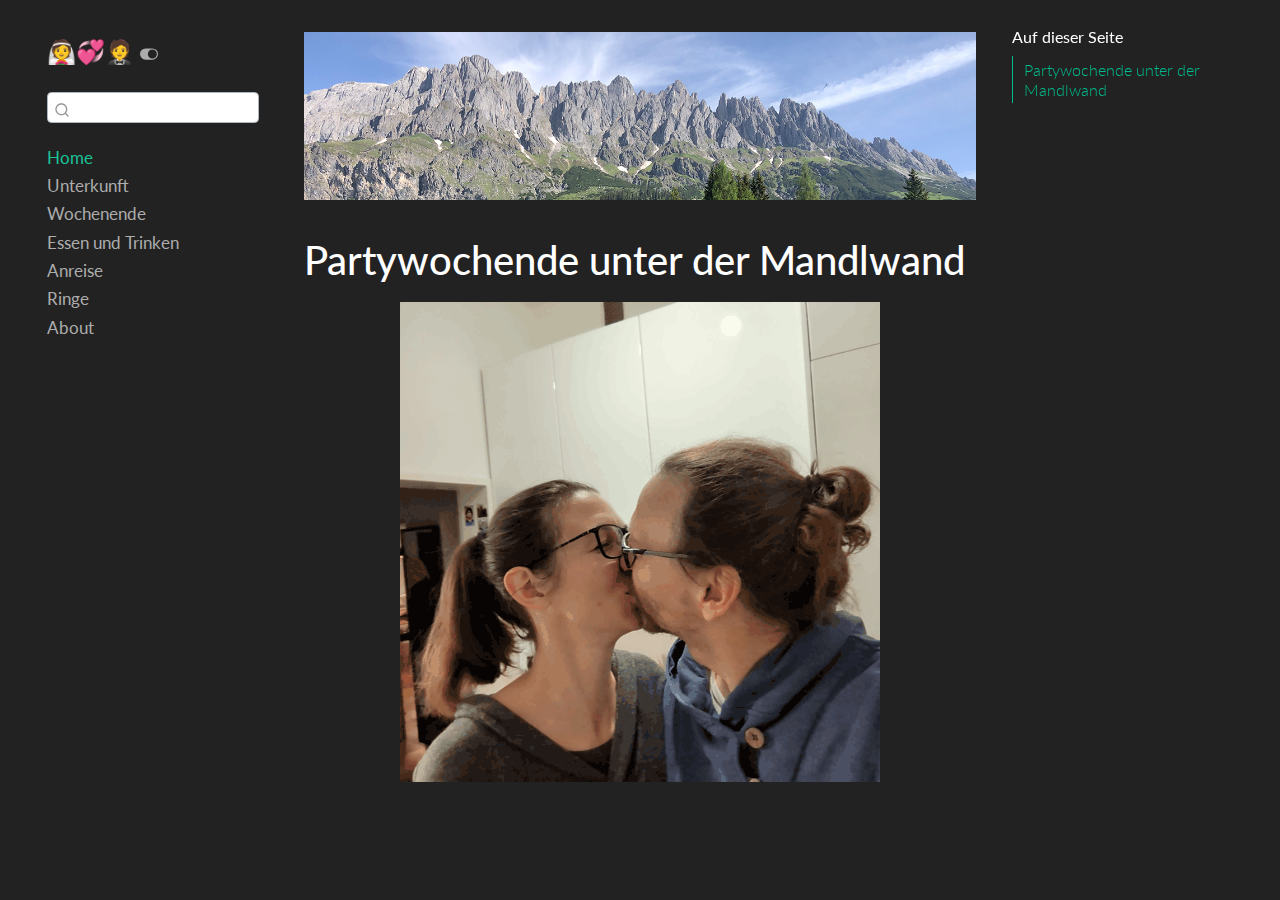
==== docs/index.html @ 453811ad "First Commit of webpage" ====
<!DOCTYPE html>
<html xmlns="http://www.w3.org/1999/xhtml" lang="de" xml:lang="de"><head>

<meta charset="utf-8">
<meta name="generator" content="quarto-1.2.313">

<meta name="viewport" content="width=device-width, initial-scale=1.0, user-scalable=yes">


<title>👰💞🤵</title>
<style>
code{white-space: pre-wrap;}
span.smallcaps{font-variant: small-caps;}
div.columns{display: flex; gap: min(4vw, 1.5em);}
div.column{flex: auto; overflow-x: auto;}
div.hanging-indent{margin-left: 1.5em; text-indent: -1.5em;}
ul.task-list{list-style: none;}
ul.task-list li input[type="checkbox"] {
  width: 0.8em;
  margin: 0 0.8em 0.2em -1.6em;
  vertical-align: middle;
}
</style>


<script src="site_libs/quarto-nav/quarto-nav.js"></script>
<script src="site_libs/quarto-nav/headroom.min.js"></script>
<script src="site_libs/clipboard/clipboard.min.js"></script>
<script src="site_libs/quarto-search/autocomplete.umd.js"></script>
<script src="site_libs/quarto-search/fuse.min.js"></script>
<script src="site_libs/quarto-search/quarto-search.js"></script>
<meta name="quarto:offset" content="./">
<script src="site_libs/quarto-html/quarto.js"></script>
<script src="site_libs/quarto-html/popper.min.js"></script>
<script src="site_libs/quarto-html/tippy.umd.min.js"></script>
<script src="site_libs/quarto-html/anchor.min.js"></script>
<link href="site_libs/quarto-html/tippy.css" rel="stylesheet">
<link href="site_libs/quarto-html/quarto-syntax-highlighting.css" rel="stylesheet" class="quarto-color-scheme" id="quarto-text-highlighting-styles">
<link href="site_libs/quarto-html/quarto-syntax-highlighting-dark.css" rel="stylesheet" class="quarto-color-scheme quarto-color-alternate" id="quarto-text-highlighting-styles">
<script src="site_libs/bootstrap/bootstrap.min.js"></script>
<link href="site_libs/bootstrap/bootstrap-icons.css" rel="stylesheet">
<link href="site_libs/bootstrap/bootstrap.min.css" rel="stylesheet" class="quarto-color-scheme" id="quarto-bootstrap" data-mode="light">
<link href="site_libs/bootstrap/bootstrap-dark.min.css" rel="stylesheet" class="quarto-color-scheme quarto-color-alternate" id="quarto-bootstrap" data-mode="dark">
<script id="quarto-search-options" type="application/json">{
  "location": "sidebar",
  "copy-button": false,
  "collapse-after": 3,
  "panel-placement": "start",
  "type": "textbox",
  "limit": 20,
  "language": {
    "search-no-results-text": "Keine Treffer",
    "search-matching-documents-text": "Treffer",
    "search-copy-link-title": "Link in die Suche kopieren",
    "search-hide-matches-text": "Zusätzliche Treffer verbergen",
    "search-more-match-text": "weitere Treffer in diesem Dokument",
    "search-more-matches-text": "weitere Treffer in diesem Dokument",
    "search-clear-button-title": "Zurücksetzen",
    "search-detached-cancel-button-title": "Abbrechen",
    "search-submit-button-title": "Abschicken"
  }
}</script>


</head>

<body class="nav-sidebar floating">

<div id="quarto-search-results"></div>
  <header id="quarto-header" class="headroom fixed-top">
  <nav class="quarto-secondary-nav" data-bs-toggle="collapse" data-bs-target="#quarto-sidebar" aria-controls="quarto-sidebar" aria-expanded="false" aria-label="Toggle sidebar navigation" onclick="if (window.quartoToggleHeadroom) { window.quartoToggleHeadroom(); }">
    <div class="container-fluid d-flex justify-content-between">
      <h1 class="quarto-secondary-nav-title">👰💞🤵</h1>
      <button type="button" class="quarto-btn-toggle btn" aria-label="Show secondary navigation">
        <i class="bi bi-chevron-right"></i>
      </button>
    </div>
  </nav>
</header>
<!-- content -->
<div id="quarto-content" class="quarto-container page-columns page-rows-contents page-layout-article">
<!-- sidebar -->
  <nav id="quarto-sidebar" class="sidebar collapse sidebar-navigation floating overflow-auto">
    <div class="pt-lg-2 mt-2 text-left sidebar-header">
    <div class="sidebar-title mb-0 py-0">
      <a href="./">👰💞🤵</a> 
        <div class="sidebar-tools-main">
  <a href="" class="quarto-color-scheme-toggle sidebar-tool" onclick="window.quartoToggleColorScheme(); return false;" title="Toggle dark mode"><i class="bi"></i></a>
</div>
    </div>
      </div>
      <div class="mt-2 flex-shrink-0 align-items-center">
        <div class="sidebar-search">
        <div id="quarto-search" class="" title="Search"></div>
        </div>
      </div>
    <div class="sidebar-menu-container"> 
    <ul class="list-unstyled mt-1">
        <li class="sidebar-item">
  <div class="sidebar-item-container"> 
  <a href="./index.html" class="sidebar-item-text sidebar-link active">Home</a>
  </div>
</li>
        <li class="sidebar-item">
  <div class="sidebar-item-container"> 
  <a href="./location.html" class="sidebar-item-text sidebar-link">Unterkunft</a>
  </div>
</li>
        <li class="sidebar-item">
  <div class="sidebar-item-container"> 
  <a href="./weekend.html" class="sidebar-item-text sidebar-link">Wochenende</a>
  </div>
</li>
        <li class="sidebar-item">
  <div class="sidebar-item-container"> 
  <a href="./eat_and_drink.html" class="sidebar-item-text sidebar-link">Essen und Trinken</a>
  </div>
</li>
        <li class="sidebar-item">
  <div class="sidebar-item-container"> 
  <a href="./anreise.html" class="sidebar-item-text sidebar-link">Anreise</a>
  </div>
</li>
        <li class="sidebar-item">
  <div class="sidebar-item-container"> 
  <a href="./the_ring.html" class="sidebar-item-text sidebar-link">Ringe</a>
  </div>
</li>
        <li class="sidebar-item">
  <div class="sidebar-item-container"> 
  <a href="./about.html" class="sidebar-item-text sidebar-link">About</a>
  </div>
</li>
    </ul>
    </div>
</nav>
<!-- margin-sidebar -->
    <div id="quarto-margin-sidebar" class="sidebar margin-sidebar">
        <nav id="TOC" role="doc-toc" class="toc-active">
    <h2 id="toc-title">Auf dieser Seite</h2>
   
  <ul>
  <li><a href="#partywochende-unter-der-mandlwand" id="toc-partywochende-unter-der-mandlwand" class="nav-link active" data-scroll-target="#partywochende-unter-der-mandlwand">Partywochende unter der Mandlwand</a></li>
  </ul>
</nav>
    </div>
<!-- main -->
<main class="content" id="quarto-document-content"><p><img src=".\img/MandlwandTest.jpg" class="img-fluid"></p>



<section id="partywochende-unter-der-mandlwand" class="level1">
<h1>Partywochende unter der Mandlwand</h1>
<div class="quarto-figure quarto-figure-center">
<figure class="figure">
<p><img src="img/WplusD.gif" class="img-fluid figure-img"></p>
</figure>
</div>
<!-- ::: {layout-ncol=2}
![](img/Denise_Hilti.jpg)

![](img/wolfi_rad_smile.jpg)
::: -->


</section>

</main> <!-- /main -->
<script id="quarto-html-after-body" type="application/javascript">
window.document.addEventListener("DOMContentLoaded", function (event) {
  const toggleBodyColorMode = (bsSheetEl) => {
    const mode = bsSheetEl.getAttribute("data-mode");
    const bodyEl = window.document.querySelector("body");
    if (mode === "dark") {
      bodyEl.classList.add("quarto-dark");
      bodyEl.classList.remove("quarto-light");
    } else {
      bodyEl.classList.add("quarto-light");
      bodyEl.classList.remove("quarto-dark");
    }
  }
  const toggleBodyColorPrimary = () => {
    const bsSheetEl = window.document.querySelector("link#quarto-bootstrap");
    if (bsSheetEl) {
      toggleBodyColorMode(bsSheetEl);
    }
  }
  toggleBodyColorPrimary();  
  const disableStylesheet = (stylesheets) => {
    for (let i=0; i < stylesheets.length; i++) {
      const stylesheet = stylesheets[i];
      stylesheet.rel = 'prefetch';
    }
  }
  const enableStylesheet = (stylesheets) => {
    for (let i=0; i < stylesheets.length; i++) {
      const stylesheet = stylesheets[i];
      stylesheet.rel = 'stylesheet';
    }
  }
  const manageTransitions = (selector, allowTransitions) => {
    const els = window.document.querySelectorAll(selector);
    for (let i=0; i < els.length; i++) {
      const el = els[i];
      if (allowTransitions) {
        el.classList.remove('notransition');
      } else {
        el.classList.add('notransition');
      }
    }
  }
  const toggleColorMode = (alternate) => {
    // Switch the stylesheets
    const alternateStylesheets = window.document.querySelectorAll('link.quarto-color-scheme.quarto-color-alternate');
    manageTransitions('#quarto-margin-sidebar .nav-link', false);
    if (alternate) {
      enableStylesheet(alternateStylesheets);
      for (const sheetNode of alternateStylesheets) {
        if (sheetNode.id === "quarto-bootstrap") {
          toggleBodyColorMode(sheetNode);
        }
      }
    } else {
      disableStylesheet(alternateStylesheets);
      toggleBodyColorPrimary();
    }
    manageTransitions('#quarto-margin-sidebar .nav-link', true);
    // Switch the toggles
    const toggles = window.document.querySelectorAll('.quarto-color-scheme-toggle');
    for (let i=0; i < toggles.length; i++) {
      const toggle = toggles[i];
      if (toggle) {
        if (alternate) {
          toggle.classList.add("alternate");     
        } else {
          toggle.classList.remove("alternate");
        }
      }
    }
    // Hack to workaround the fact that safari doesn't
    // properly recolor the scrollbar when toggling (#1455)
    if (navigator.userAgent.indexOf('Safari') > 0 && navigator.userAgent.indexOf('Chrome') == -1) {
      manageTransitions("body", false);
      window.scrollTo(0, 1);
      setTimeout(() => {
        window.scrollTo(0, 0);
        manageTransitions("body", true);
      }, 40);  
    }
  }
  const isFileUrl = () => { 
    return window.location.protocol === 'file:';
  }
  const hasAlternateSentinel = () => {  
    let styleSentinel = getColorSchemeSentinel();
    if (styleSentinel !== null) {
      return styleSentinel === "alternate";
    } else {
      return false;
    }
  }
  const setStyleSentinel = (alternate) => {
    const value = alternate ? "alternate" : "default";
    if (!isFileUrl()) {
      window.localStorage.setItem("quarto-color-scheme", value);
    } else {
      localAlternateSentinel = value;
    }
  }
  const getColorSchemeSentinel = () => {
    if (!isFileUrl()) {
      const storageValue = window.localStorage.getItem("quarto-color-scheme");
      return storageValue != null ? storageValue : localAlternateSentinel;
    } else {
      return localAlternateSentinel;
    }
  }
  let localAlternateSentinel = 'alternate';
  // Dark / light mode switch
  window.quartoToggleColorScheme = () => {
    // Read the current dark / light value 
    let toAlternate = !hasAlternateSentinel();
    toggleColorMode(toAlternate);
    setStyleSentinel(toAlternate);
  };
  // Ensure there is a toggle, if there isn't float one in the top right
  if (window.document.querySelector('.quarto-color-scheme-toggle') === null) {
    const a = window.document.createElement('a');
    a.classList.add('top-right');
    a.classList.add('quarto-color-scheme-toggle');
    a.href = "";
    a.onclick = function() { try { window.quartoToggleColorScheme(); } catch {} return false; };
    const i = window.document.createElement("i");
    i.classList.add('bi');
    a.appendChild(i);
    window.document.body.appendChild(a);
  }
  // Switch to dark mode if need be
  if (hasAlternateSentinel()) {
    toggleColorMode(true);
  } else {
    toggleColorMode(false);
  }
  const icon = "";
  const anchorJS = new window.AnchorJS();
  anchorJS.options = {
    placement: 'right',
    icon: icon
  };
  anchorJS.add('.anchored');
  const clipboard = new window.ClipboardJS('.code-copy-button', {
    target: function(trigger) {
      return trigger.previousElementSibling;
    }
  });
  clipboard.on('success', function(e) {
    // button target
    const button = e.trigger;
    // don't keep focus
    button.blur();
    // flash "checked"
    button.classList.add('code-copy-button-checked');
    var currentTitle = button.getAttribute("title");
    button.setAttribute("title", "Kopiert");
    let tooltip;
    if (window.bootstrap) {
      button.setAttribute("data-bs-toggle", "tooltip");
      button.setAttribute("data-bs-placement", "left");
      button.setAttribute("data-bs-title", "Kopiert");
      tooltip = new bootstrap.Tooltip(button, 
        { trigger: "manual", 
          customClass: "code-copy-button-tooltip",
          offset: [0, -8]});
      tooltip.show();    
    }
    setTimeout(function() {
      if (tooltip) {
        tooltip.hide();
        button.removeAttribute("data-bs-title");
        button.removeAttribute("data-bs-toggle");
        button.removeAttribute("data-bs-placement");
      }
      button.setAttribute("title", currentTitle);
      button.classList.remove('code-copy-button-checked');
    }, 1000);
    // clear code selection
    e.clearSelection();
  });
  function tippyHover(el, contentFn) {
    const config = {
      allowHTML: true,
      content: contentFn,
      maxWidth: 500,
      delay: 100,
      arrow: false,
      appendTo: function(el) {
          return el.parentElement;
      },
      interactive: true,
      interactiveBorder: 10,
      theme: 'quarto',
      placement: 'bottom-start'
    };
    window.tippy(el, config); 
  }
  const noterefs = window.document.querySelectorAll('a[role="doc-noteref"]');
  for (var i=0; i<noterefs.length; i++) {
    const ref = noterefs[i];
    tippyHover(ref, function() {
      // use id or data attribute instead here
      let href = ref.getAttribute('data-footnote-href') || ref.getAttribute('href');
      try { href = new URL(href).hash; } catch {}
      const id = href.replace(/^#\/?/, "");
      const note = window.document.getElementById(id);
      return note.innerHTML;
    });
  }
  const findCites = (el) => {
    const parentEl = el.parentElement;
    if (parentEl) {
      const cites = parentEl.dataset.cites;
      if (cites) {
        return {
          el,
          cites: cites.split(' ')
        };
      } else {
        return findCites(el.parentElement)
      }
    } else {
      return undefined;
    }
  };
  var bibliorefs = window.document.querySelectorAll('a[role="doc-biblioref"]');
  for (var i=0; i<bibliorefs.length; i++) {
    const ref = bibliorefs[i];
    const citeInfo = findCites(ref);
    if (citeInfo) {
      tippyHover(citeInfo.el, function() {
        var popup = window.document.createElement('div');
        citeInfo.cites.forEach(function(cite) {
          var citeDiv = window.document.createElement('div');
          citeDiv.classList.add('hanging-indent');
          citeDiv.classList.add('csl-entry');
          var biblioDiv = window.document.getElementById('ref-' + cite);
          if (biblioDiv) {
            citeDiv.innerHTML = biblioDiv.innerHTML;
          }
          popup.appendChild(citeDiv);
        });
        return popup.innerHTML;
      });
    }
  }
});
</script>
</div> <!-- /content -->



</body></html>
---- docs/site_libs/quarto-html/tippy.css ----
.tippy-box[data-animation=fade][data-state=hidden]{opacity:0}[data-tippy-root]{max-width:calc(100vw - 10px)}.tippy-box{position:relative;background-color:#333;color:#fff;border-radius:4px;font-size:14px;line-height:1.4;white-space:normal;outline:0;transition-property:transform,visibility,opacity}.tippy-box[data-placement^=top]>.tippy-arrow{bottom:0}.tippy-box[data-placement^=top]>.tippy-arrow:before{bottom:-7px;left:0;border-width:8px 8px 0;border-top-color:initial;transform-origin:center top}.tippy-box[data-placement^=bottom]>.tippy-arrow{top:0}.tippy-box[data-placement^=bottom]>.tippy-arrow:before{top:-7px;left:0;border-width:0 8px 8px;border-bottom-color:initial;transform-origin:center bottom}.tippy-box[data-placement^=left]>.tippy-arrow{right:0}.tippy-box[data-placement^=left]>.tippy-arrow:before{border-width:8px 0 8px 8px;border-left-color:initial;right:-7px;transform-origin:center left}.tippy-box[data-placement^=right]>.tippy-arrow{left:0}.tippy-box[data-placement^=right]>.tippy-arrow:before{left:-7px;border-width:8px 8px 8px 0;border-right-color:initial;transform-origin:center right}.tippy-box[data-inertia][data-state=visible]{transition-timing-function:cubic-bezier(.54,1.5,.38,1.11)}.tippy-arrow{width:16px;height:16px;color:#333}.tippy-arrow:before{content:"";position:absolute;border-color:transparent;border-style:solid}.tippy-content{position:relative;padding:5px 9px;z-index:1}
---- docs/site_libs/quarto-html/quarto-syntax-highlighting.css ----
/* quarto syntax highlight colors */
:root {
  --quarto-hl-ot-color: #003B4F;
  --quarto-hl-at-color: #657422;
  --quarto-hl-ss-color: #20794D;
  --quarto-hl-an-color: #5E5E5E;
  --quarto-hl-fu-color: #4758AB;
  --quarto-hl-st-color: #20794D;
  --quarto-hl-cf-color: #003B4F;
  --quarto-hl-op-color: #5E5E5E;
  --quarto-hl-er-color: #AD0000;
  --quarto-hl-bn-color: #AD0000;
  --quarto-hl-al-color: #AD0000;
  --quarto-hl-va-color: #111111;
  --quarto-hl-bu-color: inherit;
  --quarto-hl-ex-color: inherit;
  --quarto-hl-pp-color: #AD0000;
  --quarto-hl-in-color: #5E5E5E;
  --quarto-hl-vs-color: #20794D;
  --quarto-hl-wa-color: #5E5E5E;
  --quarto-hl-do-color: #5E5E5E;
  --quarto-hl-im-color: #00769E;
  --quarto-hl-ch-color: #20794D;
  --quarto-hl-dt-color: #AD0000;
  --quarto-hl-fl-color: #AD0000;
  --quarto-hl-co-color: #5E5E5E;
  --quarto-hl-cv-color: #5E5E5E;
  --quarto-hl-cn-color: #8f5902;
  --quarto-hl-sc-color: #5E5E5E;
  --quarto-hl-dv-color: #AD0000;
  --quarto-hl-kw-color: #003B4F;
}

/* other quarto variables */
:root {
  --quarto-font-monospace: SFMono-Regular, Menlo, Monaco, Consolas, "Liberation Mono", "Courier New", monospace;
}

pre > code.sourceCode > span {
  color: #003B4F;
}

code span {
  color: #003B4F;
}

code.sourceCode > span {
  color: #003B4F;
}

div.sourceCode,
div.sourceCode pre.sourceCode {
  color: #003B4F;
}

code span.ot {
  color: #003B4F;
}

code span.at {
  color: #657422;
}

code span.ss {
  color: #20794D;
}

code span.an {
  color: #5E5E5E;
}

code span.fu {
  color: #4758AB;
}

code span.st {
  color: #20794D;
}

code span.cf {
  color: #003B4F;
}

code span.op {
  color: #5E5E5E;
}

code span.er {
  color: #AD0000;
}

code span.bn {
  color: #AD0000;
}

code span.al {
  color: #AD0000;
}

code span.va {
  color: #111111;
}

code span.pp {
  color: #AD0000;
}

code span.in {
  color: #5E5E5E;
}

code span.vs {
  color: #20794D;
}

code span.wa {
  color: #5E5E5E;
  font-style: italic;
}

code span.do {
  color: #5E5E5E;
  font-style: italic;
}

code span.im {
  color: #00769E;
}

code span.ch {
  color: #20794D;
}

code span.dt {
  color: #AD0000;
}

code span.fl {
  color: #AD0000;
}

code span.co {
  color: #5E5E5E;
}

code span.cv {
  color: #5E5E5E;
  font-style: italic;
}

code span.cn {
  color: #8f5902;
}

code span.sc {
  color: #5E5E5E;
}

code span.dv {
  color: #AD0000;
}

code span.kw {
  color: #003B4F;
}

.prevent-inlining {
  content: "</";
}

/*# sourceMappingURL=debc5d5d77c3f9108843748ff7464032.css.map */
---- docs/site_libs/quarto-html/quarto-syntax-highlighting-dark.css ----
/* quarto syntax highlight colors */
:root {
  --quarto-hl-al-color: #f07178;
  --quarto-hl-an-color: #d4d0ab;
  --quarto-hl-at-color: #00e0e0;
  --quarto-hl-bn-color: #d4d0ab;
  --quarto-hl-bu-color: #abe338;
  --quarto-hl-ch-color: #abe338;
  --quarto-hl-co-color: #f8f8f2;
  --quarto-hl-cv-color: #ffd700;
  --quarto-hl-cn-color: #ffd700;
  --quarto-hl-cf-color: #ffa07a;
  --quarto-hl-dt-color: #ffa07a;
  --quarto-hl-dv-color: #d4d0ab;
  --quarto-hl-do-color: #f8f8f2;
  --quarto-hl-er-color: #f07178;
  --quarto-hl-ex-color: #00e0e0;
  --quarto-hl-fl-color: #d4d0ab;
  --quarto-hl-fu-color: #ffa07a;
  --quarto-hl-im-color: #abe338;
  --quarto-hl-in-color: #d4d0ab;
  --quarto-hl-kw-color: #ffa07a;
  --quarto-hl-op-color: #ffa07a;
  --quarto-hl-ot-color: #00e0e0;
  --quarto-hl-pp-color: #dcc6e0;
  --quarto-hl-re-color: #00e0e0;
  --quarto-hl-sc-color: #abe338;
  --quarto-hl-ss-color: #abe338;
  --quarto-hl-st-color: #abe338;
  --quarto-hl-va-color: #00e0e0;
  --quarto-hl-vs-color: #abe338;
  --quarto-hl-wa-color: #dcc6e0;
}

/* other quarto variables */
:root {
  --quarto-font-monospace: SFMono-Regular, Menlo, Monaco, Consolas, "Liberation Mono", "Courier New", monospace;
}

code span.al {
  font-weight: bold;
  color: #f07178;
}

code span.an {
  color: #d4d0ab;
}

code span.at {
  color: #00e0e0;
}

code span.bn {
  color: #d4d0ab;
}

code span.bu {
  color: #abe338;
}

code span.ch {
  color: #abe338;
}

code span.co {
  font-style: italic;
  color: #f8f8f2;
}

code span.cv {
  color: #ffd700;
}

code span.cn {
  color: #ffd700;
}

code span.cf {
  font-weight: bold;
  color: #ffa07a;
}

code span.dt {
  color: #ffa07a;
}

code span.dv {
  color: #d4d0ab;
}

code span.do {
  color: #f8f8f2;
}

code span.er {
  color: #f07178;
  text-decoration: underline;
}

code span.ex {
  font-weight: bold;
  color: #00e0e0;
}

code span.fl {
  color: #d4d0ab;
}

code span.fu {
  color: #ffa07a;
}

code span.im {
  color: #abe338;
}

code span.in {
  color: #d4d0ab;
}

code span.kw {
  font-weight: bold;
  color: #ffa07a;
}

pre > code.sourceCode > span {
  color: #f8f8f2;
}

code span {
  color: #f8f8f2;
}

code.sourceCode > span {
  color: #f8f8f2;
}

div.sourceCode,
div.sourceCode pre.sourceCode {
  color: #f8f8f2;
}

code span.op {
  color: #ffa07a;
}

code span.ot {
  color: #00e0e0;
}

code span.pp {
  color: #dcc6e0;
}

code span.re {
  color: #00e0e0;
}

code span.sc {
  color: #abe338;
}

code span.ss {
  color: #abe338;
}

code span.st {
  color: #abe338;
}

code span.va {
  color: #00e0e0;
}

code span.vs {
  color: #abe338;
}

code span.wa {
  color: #dcc6e0;
}

.prevent-inlining {
  content: "</";
}

/*# sourceMappingURL=935a306eefa94366c21e1a970dddb765.css.map */
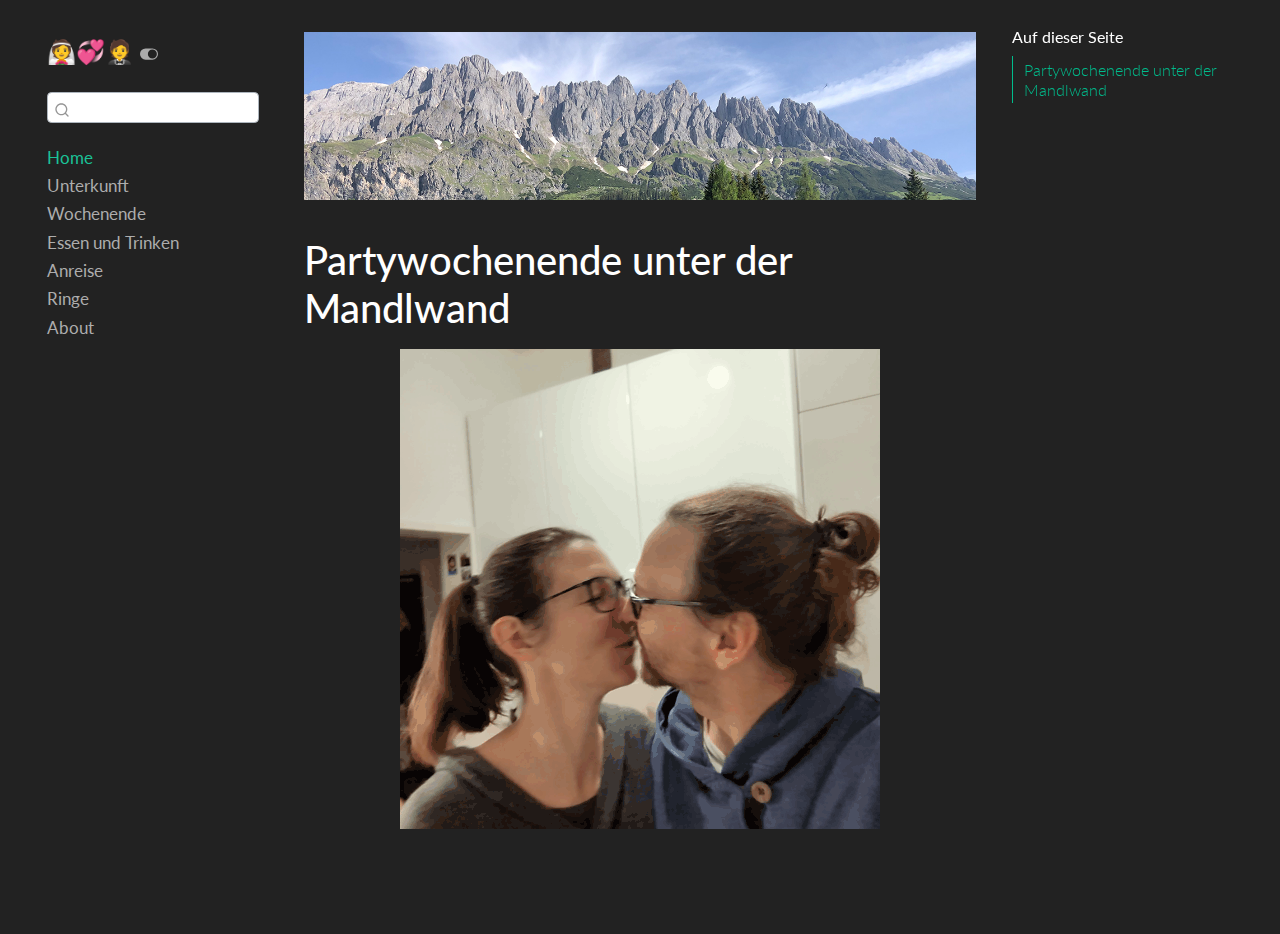
==== commit 867db72f: "Typo fixed" ====
--- a/docs/index.html
+++ b/docs/index.html
@@ -140,7 +140,7 @@
     <h2 id="toc-title">Auf dieser Seite</h2>
    
   <ul>
-  <li><a href="#partywochende-unter-der-mandlwand" id="toc-partywochende-unter-der-mandlwand" class="nav-link active" data-scroll-target="#partywochende-unter-der-mandlwand">Partywochende unter der Mandlwand</a></li>
+  <li><a href="#partywochenende-unter-der-mandlwand" id="toc-partywochenende-unter-der-mandlwand" class="nav-link active" data-scroll-target="#partywochenende-unter-der-mandlwand">Partywochenende unter der Mandlwand</a></li>
   </ul>
 </nav>
     </div>
@@ -149,8 +149,8 @@
 
 
 
-<section id="partywochende-unter-der-mandlwand" class="level1">
-<h1>Partywochende unter der Mandlwand</h1>
+<section id="partywochenende-unter-der-mandlwand" class="level1">
+<h1>Partywochenende unter der Mandlwand</h1>
 <div class="quarto-figure quarto-figure-center">
 <figure class="figure">
 <p><img src="img/WplusD.gif" class="img-fluid figure-img"></p>
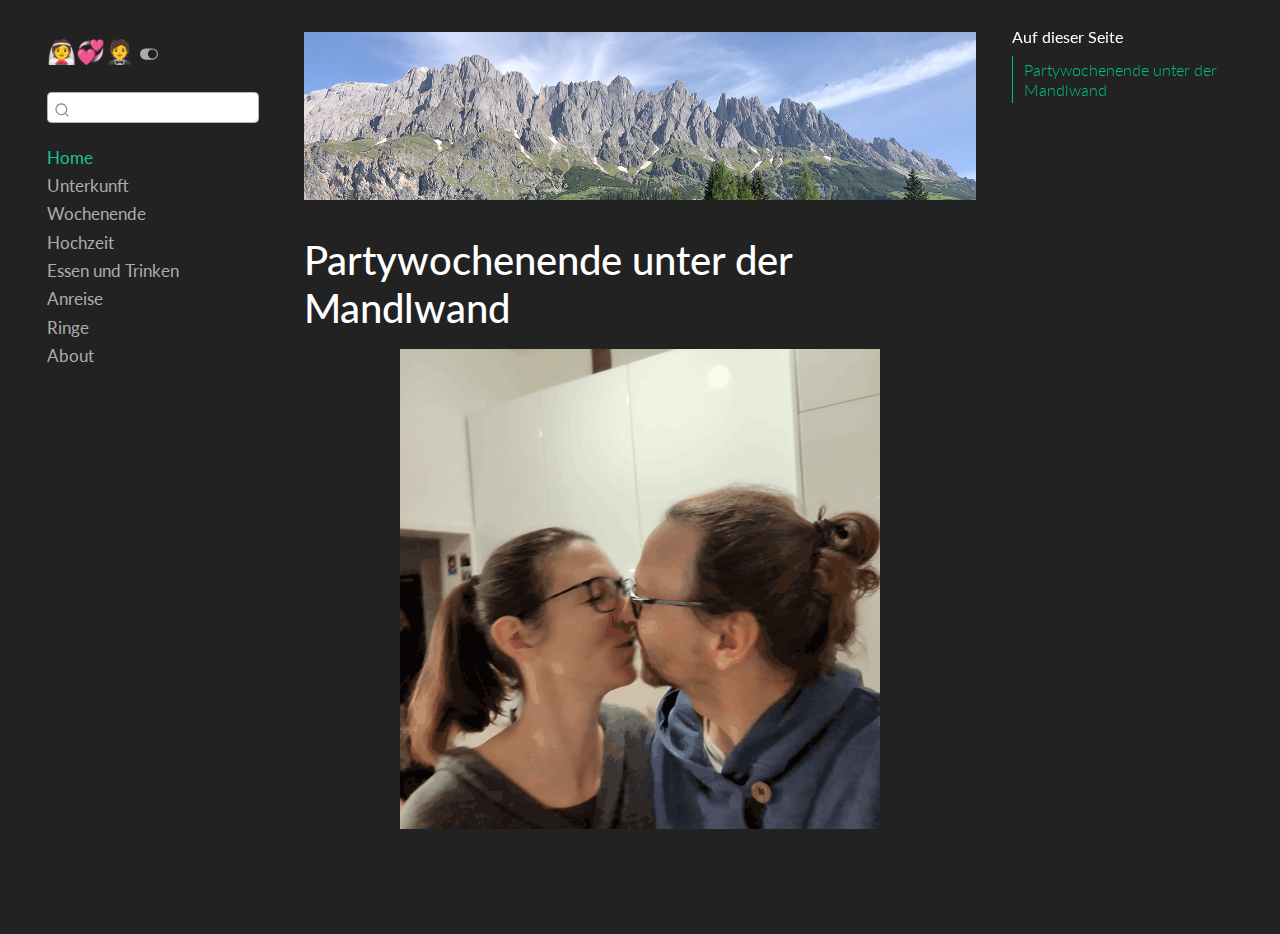
==== commit 3666d7d6: "moved Hochzeit to wedding.qmd" ====
--- a/docs/index.html
+++ b/docs/index.html
@@ -113,6 +113,11 @@
 </li>
         <li class="sidebar-item">
   <div class="sidebar-item-container"> 
+  <a href="./wedding.html" class="sidebar-item-text sidebar-link">Hochzeit</a>
+  </div>
+</li>
+        <li class="sidebar-item">
+  <div class="sidebar-item-container"> 
   <a href="./eat_and_drink.html" class="sidebar-item-text sidebar-link">Essen und Trinken</a>
   </div>
 </li>
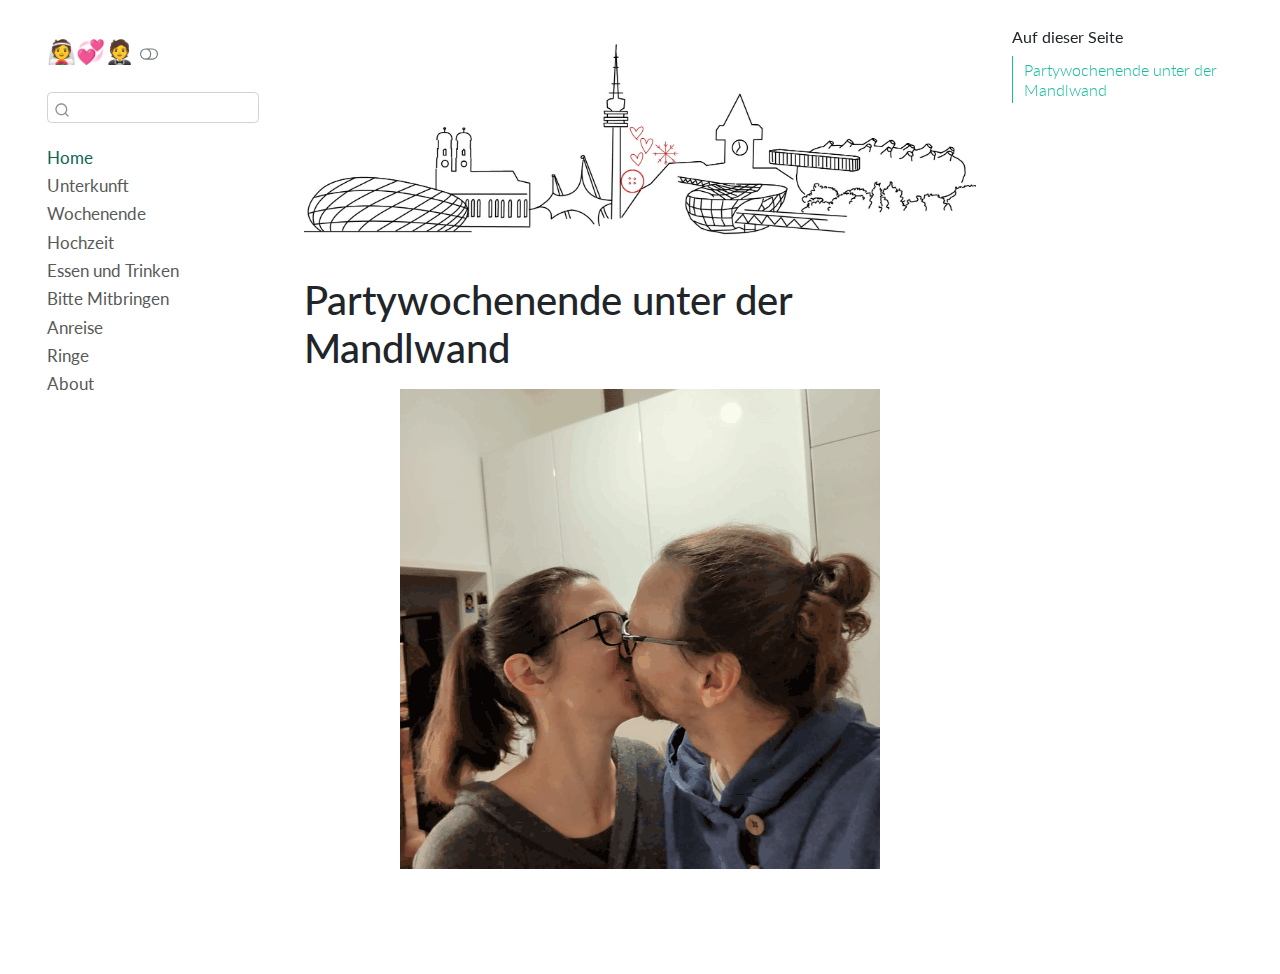
==== commit 634d8596: "Mitbringen & Trauzeugen added" ====
--- a/docs/index.html
+++ b/docs/index.html
@@ -36,11 +36,11 @@
 <script src="site_libs/quarto-html/anchor.min.js"></script>
 <link href="site_libs/quarto-html/tippy.css" rel="stylesheet">
 <link href="site_libs/quarto-html/quarto-syntax-highlighting.css" rel="stylesheet" class="quarto-color-scheme" id="quarto-text-highlighting-styles">
-<link href="site_libs/quarto-html/quarto-syntax-highlighting-dark.css" rel="stylesheet" class="quarto-color-scheme quarto-color-alternate" id="quarto-text-highlighting-styles">
+<link href="site_libs/quarto-html/quarto-syntax-highlighting-dark.css" rel="prefetch" class="quarto-color-scheme quarto-color-alternate" id="quarto-text-highlighting-styles">
 <script src="site_libs/bootstrap/bootstrap.min.js"></script>
 <link href="site_libs/bootstrap/bootstrap-icons.css" rel="stylesheet">
 <link href="site_libs/bootstrap/bootstrap.min.css" rel="stylesheet" class="quarto-color-scheme" id="quarto-bootstrap" data-mode="light">
-<link href="site_libs/bootstrap/bootstrap-dark.min.css" rel="stylesheet" class="quarto-color-scheme quarto-color-alternate" id="quarto-bootstrap" data-mode="dark">
+<link href="site_libs/bootstrap/bootstrap-dark.min.css" rel="prefetch" class="quarto-color-scheme quarto-color-alternate" id="quarto-bootstrap" data-mode="dark">
 <script id="quarto-search-options" type="application/json">{
   "location": "sidebar",
   "copy-button": false,
@@ -123,6 +123,11 @@
 </li>
         <li class="sidebar-item">
   <div class="sidebar-item-container"> 
+  <a href="./mitbringen.html" class="sidebar-item-text sidebar-link">Bitte Mitbringen</a>
+  </div>
+</li>
+        <li class="sidebar-item">
+  <div class="sidebar-item-container"> 
   <a href="./anreise.html" class="sidebar-item-text sidebar-link">Anreise</a>
   </div>
 </li>
@@ -150,7 +155,7 @@
 </nav>
     </div>
 <!-- main -->
-<main class="content" id="quarto-document-content"><p><img src=".\img/MandlwandTest.jpg" class="img-fluid"></p>
+<main class="content" id="quarto-document-content"><p><img src=".\img/logo.jpg" class="img-fluid"></p>
 
 
 
@@ -280,7 +285,7 @@
       return localAlternateSentinel;
     }
   }
-  let localAlternateSentinel = 'alternate';
+  let localAlternateSentinel = 'default';
   // Dark / light mode switch
   window.quartoToggleColorScheme = () => {
     // Read the current dark / light value 
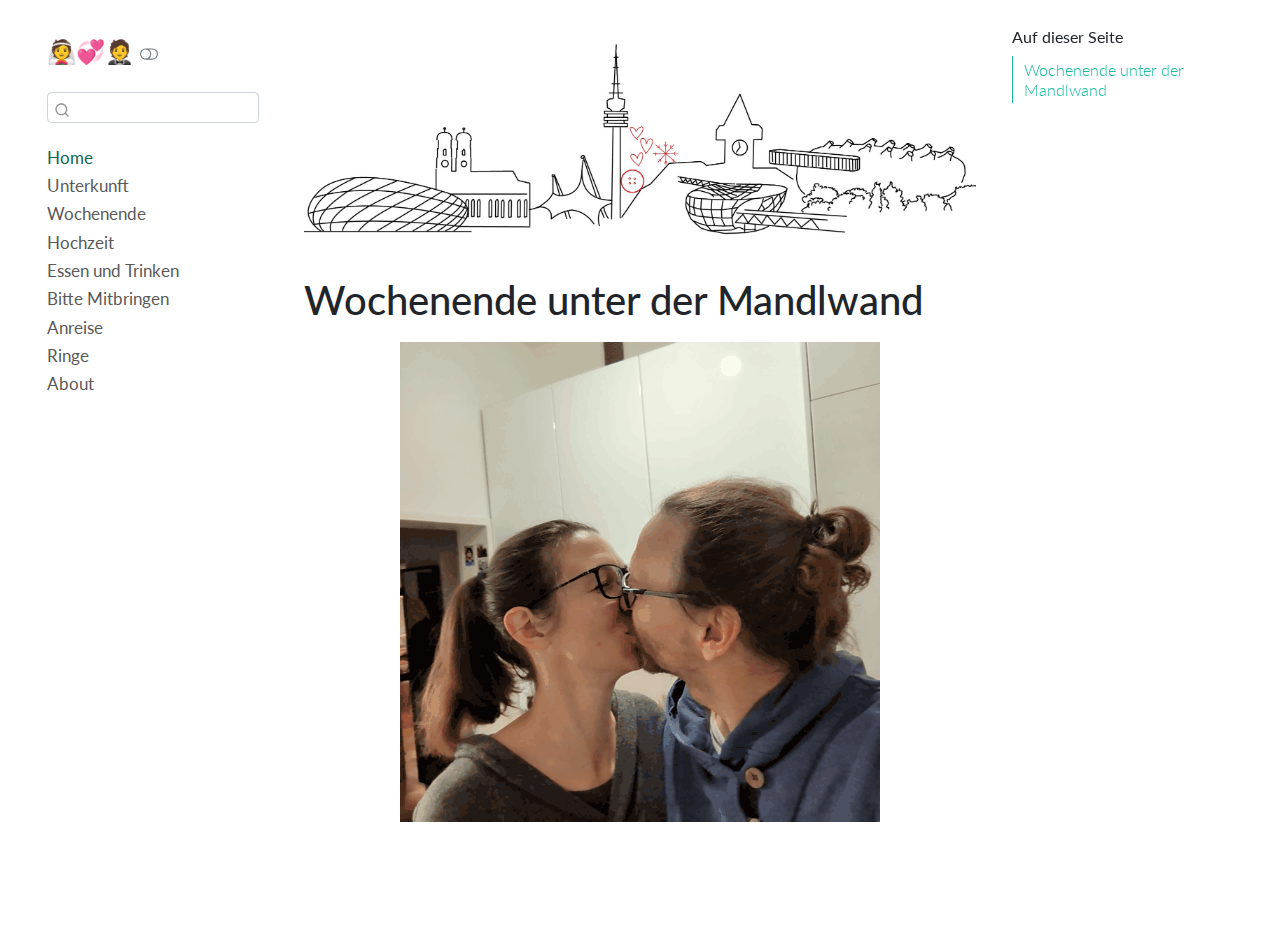
==== commit 7c444802: "Final version before invitation." ====
--- a/docs/index.html
+++ b/docs/index.html
@@ -150,7 +150,7 @@
     <h2 id="toc-title">Auf dieser Seite</h2>
    
   <ul>
-  <li><a href="#partywochenende-unter-der-mandlwand" id="toc-partywochenende-unter-der-mandlwand" class="nav-link active" data-scroll-target="#partywochenende-unter-der-mandlwand">Partywochenende unter der Mandlwand</a></li>
+  <li><a href="#wochenende-unter-der-mandlwand" id="toc-wochenende-unter-der-mandlwand" class="nav-link active" data-scroll-target="#wochenende-unter-der-mandlwand">Wochenende unter der Mandlwand</a></li>
   </ul>
 </nav>
     </div>
@@ -159,8 +159,8 @@
 
 
 
-<section id="partywochenende-unter-der-mandlwand" class="level1">
-<h1>Partywochenende unter der Mandlwand</h1>
+<section id="wochenende-unter-der-mandlwand" class="level1">
+<h1>Wochenende unter der Mandlwand</h1>
 <div class="quarto-figure quarto-figure-center">
 <figure class="figure">
 <p><img src="img/WplusD.gif" class="img-fluid figure-img"></p>
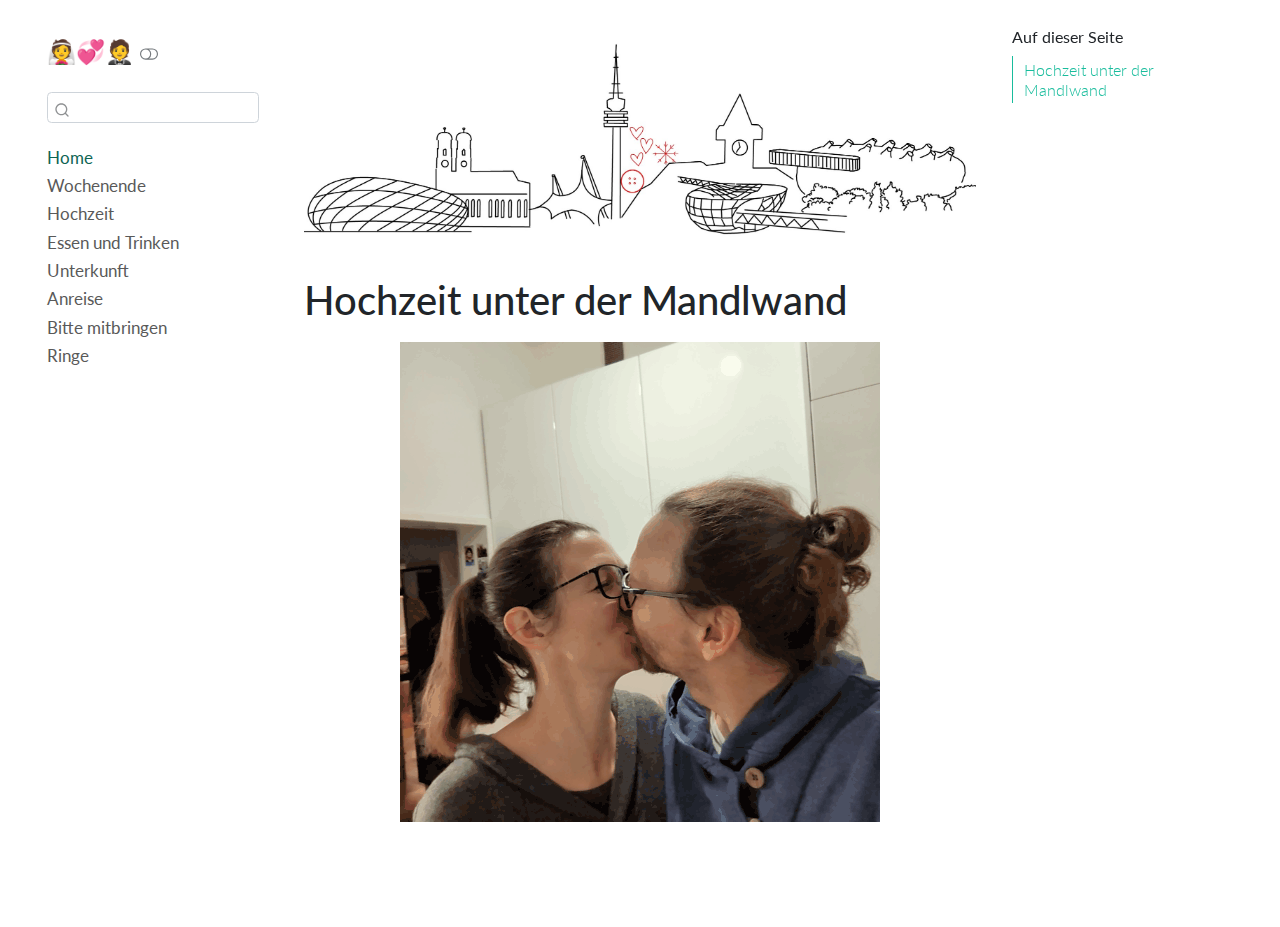
==== commit 4f6039f2: "Really final  commit before invitation..." ====
--- a/docs/index.html
+++ b/docs/index.html
@@ -103,42 +103,37 @@
 </li>
         <li class="sidebar-item">
   <div class="sidebar-item-container"> 
+  <a href="./weekend.html" class="sidebar-item-text sidebar-link">Wochenende</a>
+  </div>
+</li>
+        <li class="sidebar-item">
+  <div class="sidebar-item-container"> 
+  <a href="./wedding.html" class="sidebar-item-text sidebar-link">Hochzeit</a>
+  </div>
+</li>
+        <li class="sidebar-item">
+  <div class="sidebar-item-container"> 
+  <a href="./eat_and_drink.html" class="sidebar-item-text sidebar-link">Essen und Trinken</a>
+  </div>
+</li>
+        <li class="sidebar-item">
+  <div class="sidebar-item-container"> 
   <a href="./location.html" class="sidebar-item-text sidebar-link">Unterkunft</a>
   </div>
 </li>
         <li class="sidebar-item">
   <div class="sidebar-item-container"> 
-  <a href="./weekend.html" class="sidebar-item-text sidebar-link">Wochenende</a>
-  </div>
-</li>
-        <li class="sidebar-item">
-  <div class="sidebar-item-container"> 
-  <a href="./wedding.html" class="sidebar-item-text sidebar-link">Hochzeit</a>
-  </div>
-</li>
-        <li class="sidebar-item">
-  <div class="sidebar-item-container"> 
-  <a href="./eat_and_drink.html" class="sidebar-item-text sidebar-link">Essen und Trinken</a>
-  </div>
-</li>
-        <li class="sidebar-item">
-  <div class="sidebar-item-container"> 
-  <a href="./mitbringen.html" class="sidebar-item-text sidebar-link">Bitte Mitbringen</a>
-  </div>
-</li>
-        <li class="sidebar-item">
-  <div class="sidebar-item-container"> 
   <a href="./anreise.html" class="sidebar-item-text sidebar-link">Anreise</a>
   </div>
 </li>
         <li class="sidebar-item">
   <div class="sidebar-item-container"> 
+  <a href="./mitbringen.html" class="sidebar-item-text sidebar-link">Bitte mitbringen</a>
+  </div>
+</li>
+        <li class="sidebar-item">
+  <div class="sidebar-item-container"> 
   <a href="./the_ring.html" class="sidebar-item-text sidebar-link">Ringe</a>
-  </div>
-</li>
-        <li class="sidebar-item">
-  <div class="sidebar-item-container"> 
-  <a href="./about.html" class="sidebar-item-text sidebar-link">About</a>
   </div>
 </li>
     </ul>
@@ -150,7 +145,7 @@
     <h2 id="toc-title">Auf dieser Seite</h2>
    
   <ul>
-  <li><a href="#wochenende-unter-der-mandlwand" id="toc-wochenende-unter-der-mandlwand" class="nav-link active" data-scroll-target="#wochenende-unter-der-mandlwand">Wochenende unter der Mandlwand</a></li>
+  <li><a href="#hochzeit-unter-der-mandlwand" id="toc-hochzeit-unter-der-mandlwand" class="nav-link active" data-scroll-target="#hochzeit-unter-der-mandlwand">Hochzeit unter der Mandlwand</a></li>
   </ul>
 </nav>
     </div>
@@ -159,8 +154,8 @@
 
 
 
-<section id="wochenende-unter-der-mandlwand" class="level1">
-<h1>Wochenende unter der Mandlwand</h1>
+<section id="hochzeit-unter-der-mandlwand" class="level1">
+<h1>Hochzeit unter der Mandlwand</h1>
 <div class="quarto-figure quarto-figure-center">
 <figure class="figure">
 <p><img src="img/WplusD.gif" class="img-fluid figure-img"></p>
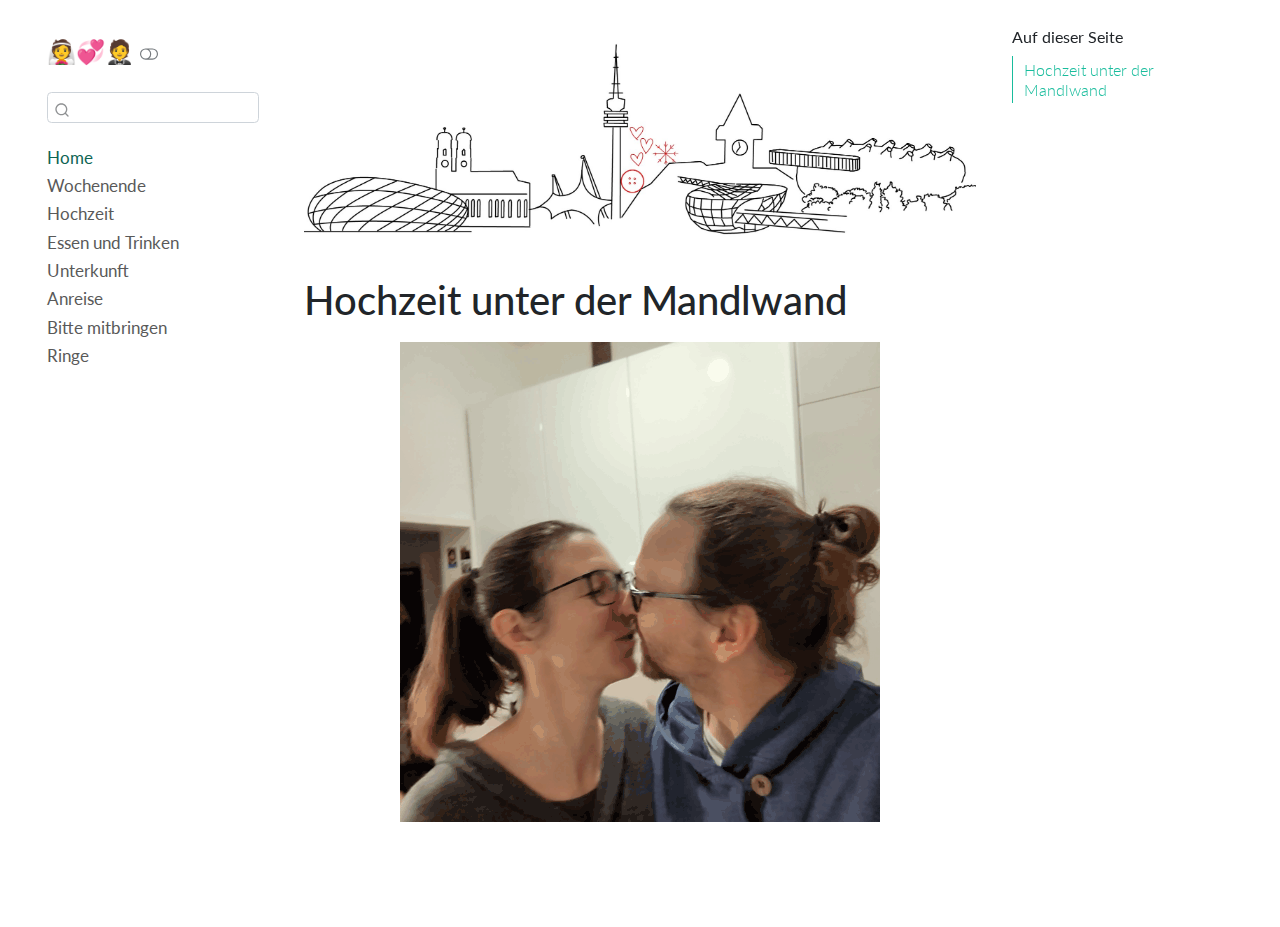
==== commit fc63876a: "Added Zimmerliste" ====
--- a/docs/index.html
+++ b/docs/index.html
@@ -2,7 +2,7 @@
 <html xmlns="http://www.w3.org/1999/xhtml" lang="de" xml:lang="de"><head>
 
 <meta charset="utf-8">
-<meta name="generator" content="quarto-1.2.313">
+<meta name="generator" content="quarto-1.2.335">
 
 <meta name="viewport" content="width=device-width, initial-scale=1.0, user-scalable=yes">
 
@@ -150,7 +150,7 @@
 </nav>
     </div>
 <!-- main -->
-<main class="content" id="quarto-document-content"><p><img src=".\img/logo.jpg" class="img-fluid"></p>
+<main class="content" id="quarto-document-content"><p><img src="./img/logo.jpg" class="img-fluid"></p>
 
 
 
